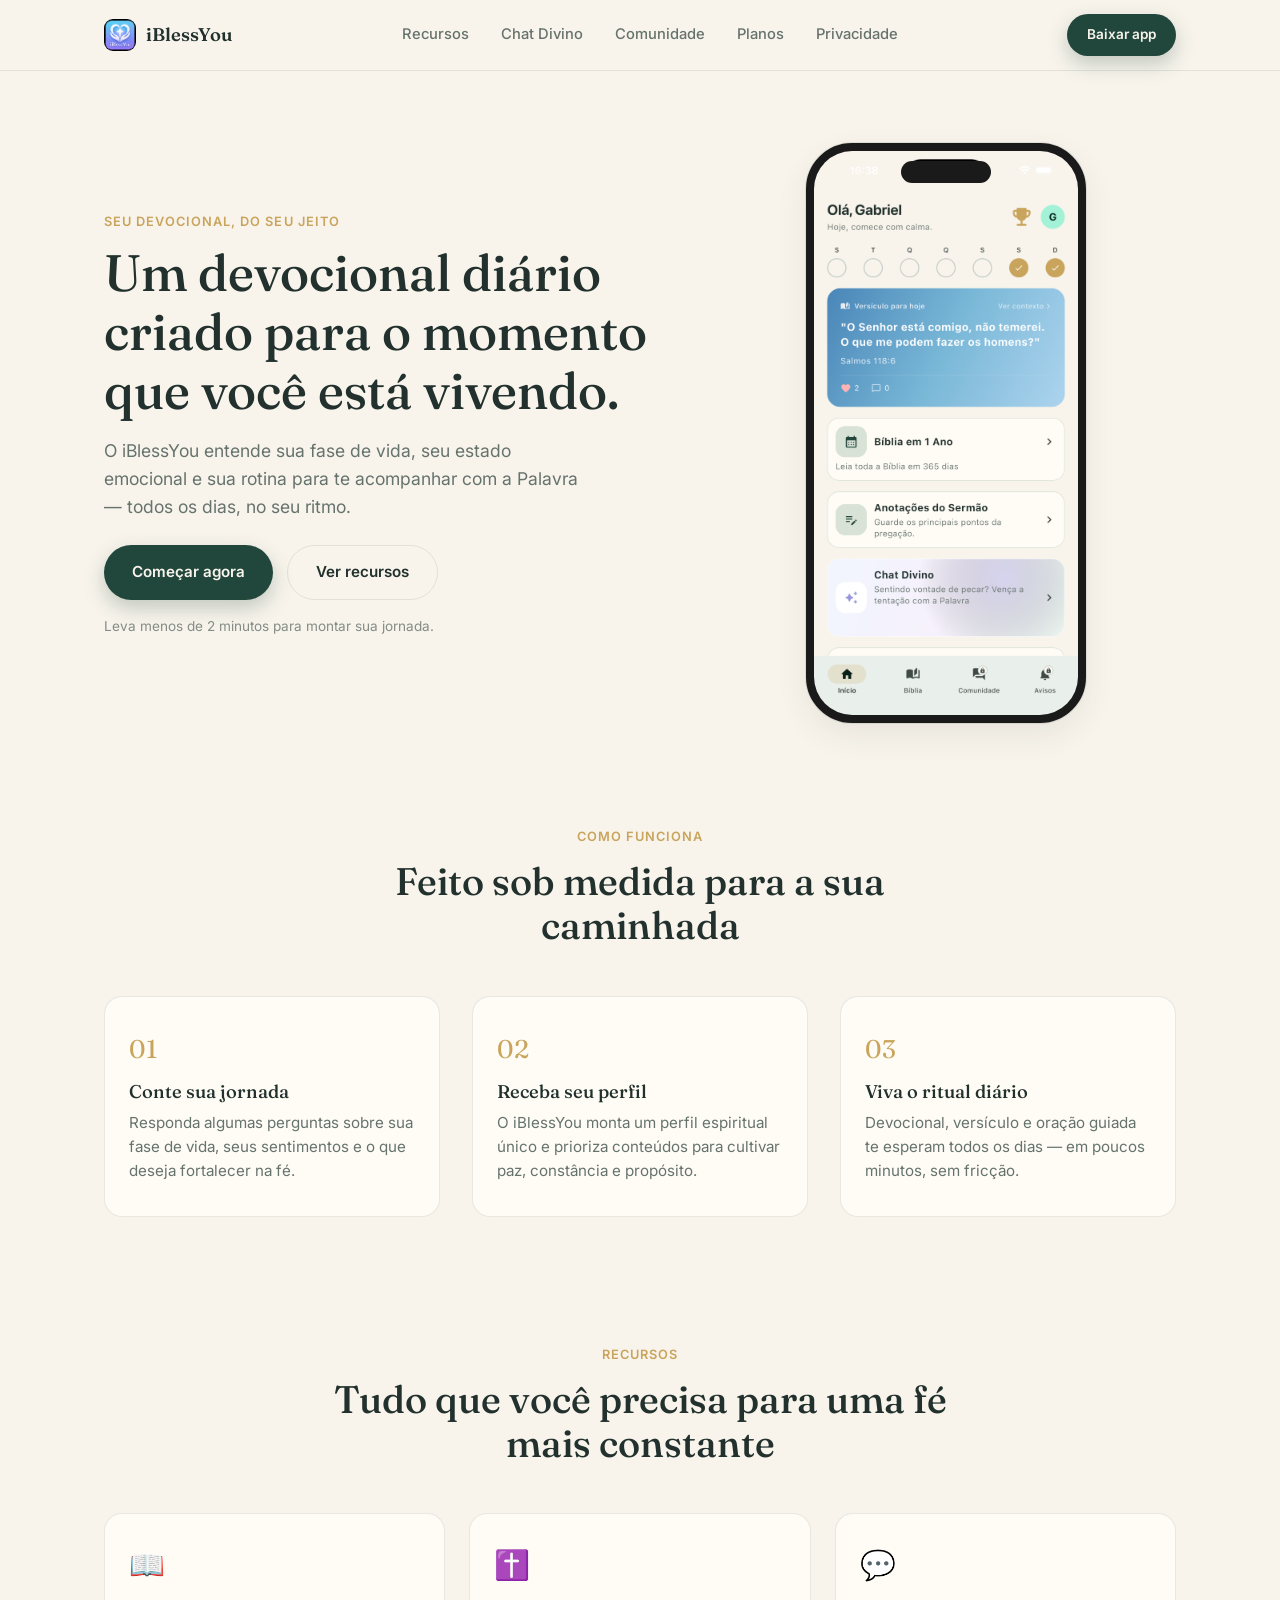
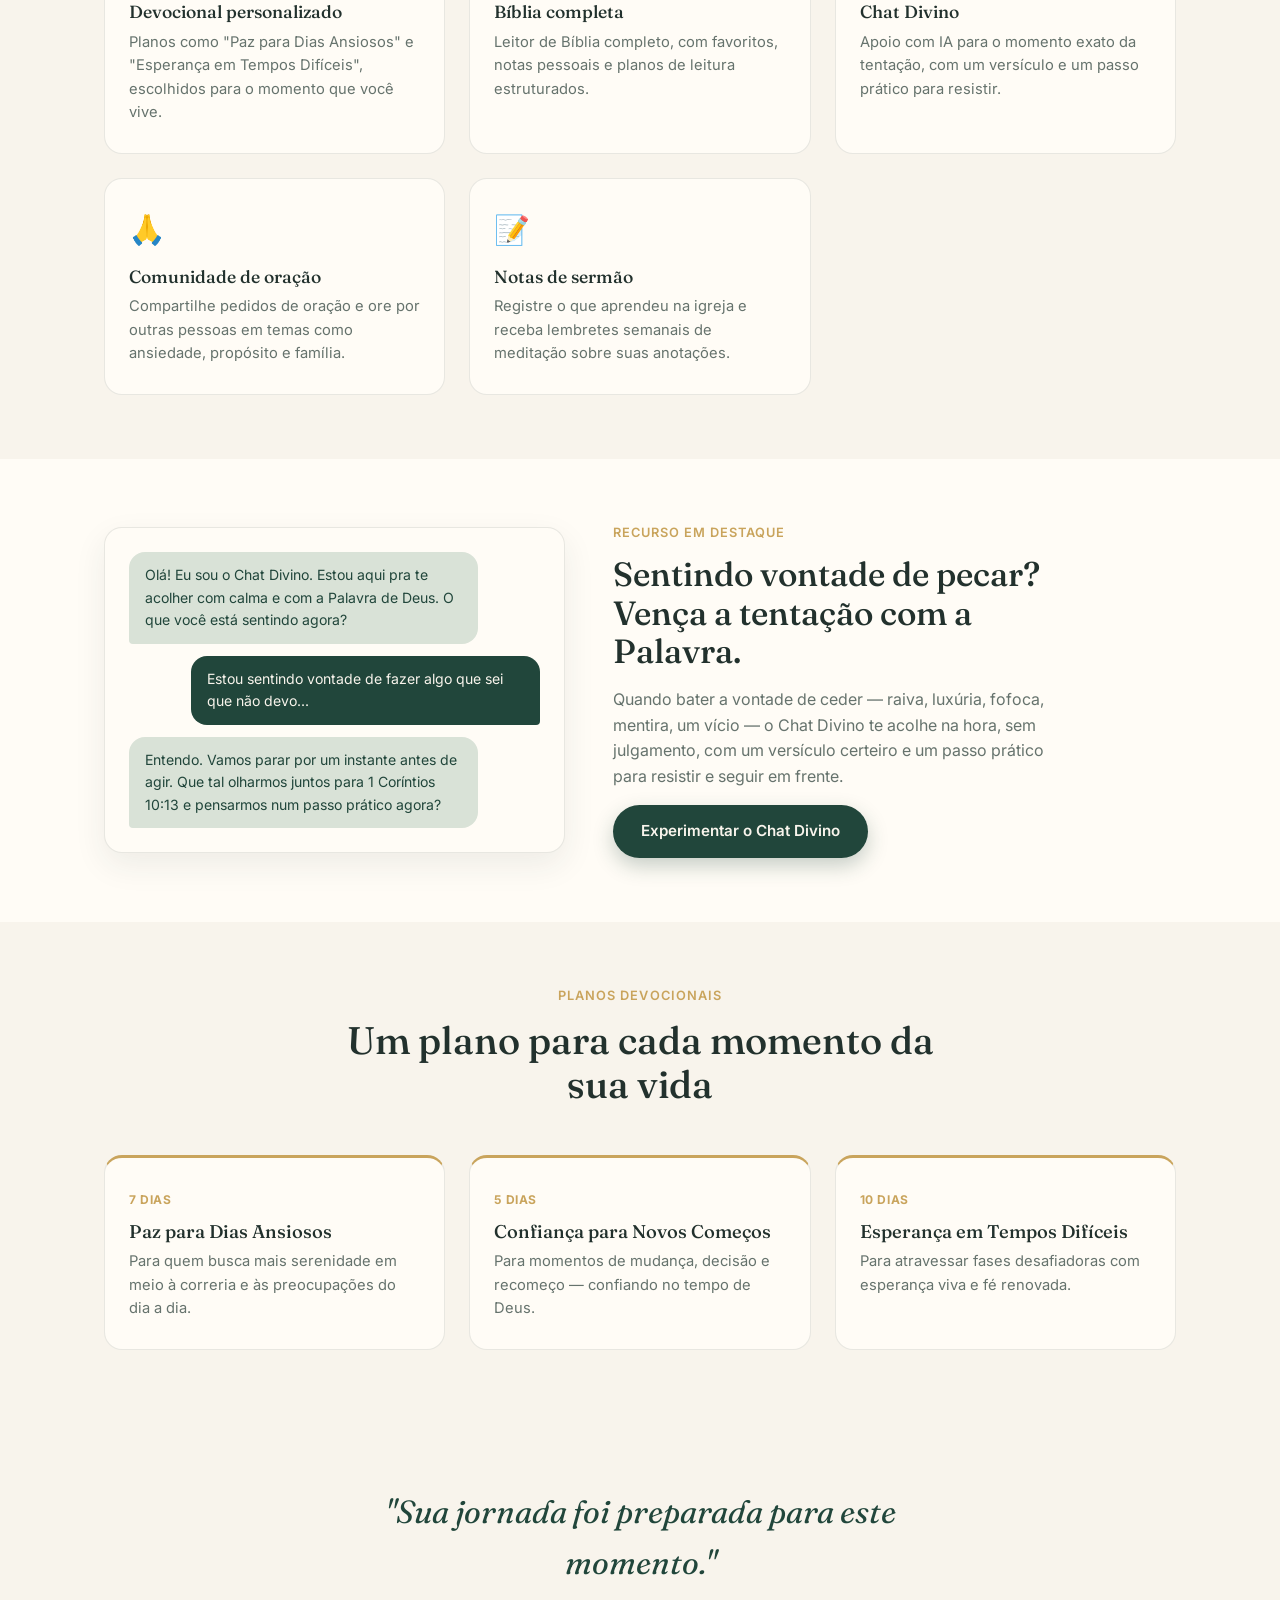
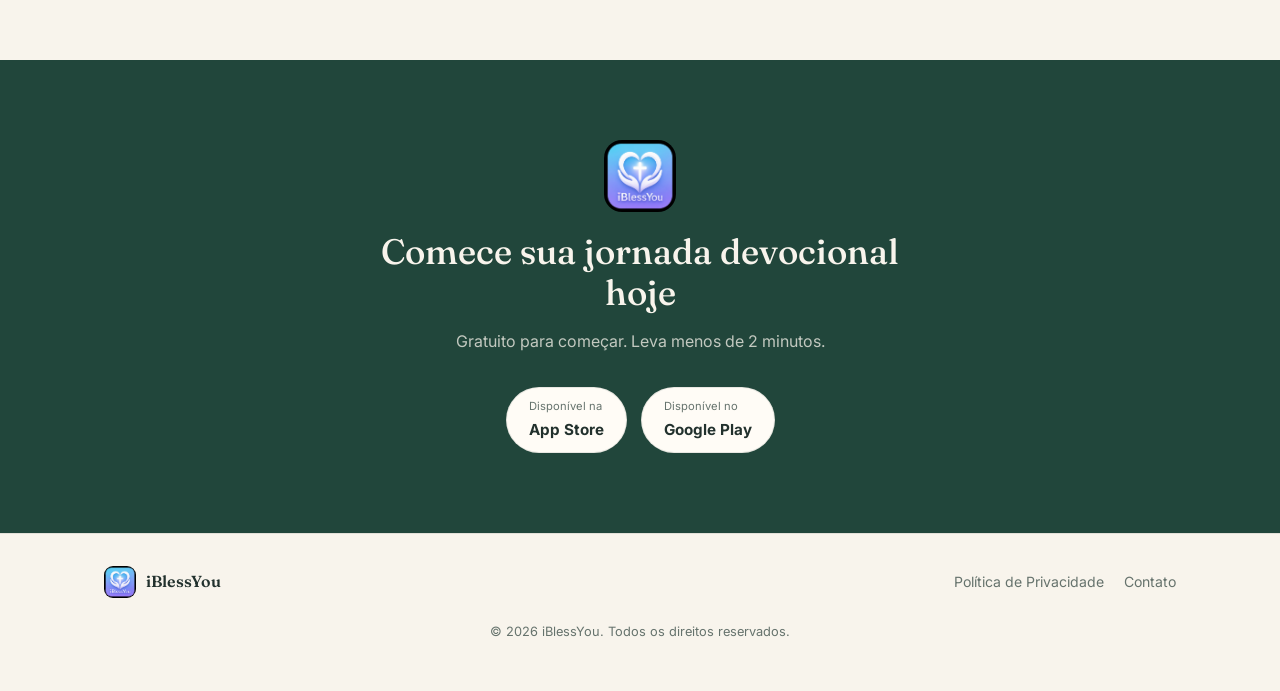
==== index.html @ 52ec7752 "Changes" ====
<!doctype html>
<html lang="pt-BR">
<head>
<meta charset="UTF-8">
<meta name="viewport" content="width=device-width, initial-scale=1.0">
<title>iBlessYou — Um devocional diário criado para o momento que você está vivendo</title>
<meta name="description" content="iBlessYou é o app de devocional personalizado que se adapta à sua fase de vida, estado emocional e rotina. Bíblia completa, Chat Divino, comunidade de oração e muito mais.">
<link rel="icon" href="assets/icon.png">
<link rel="preconnect" href="https://fonts.googleapis.com">
<link rel="preconnect" href="https://fonts.gstatic.com" crossorigin>
<link href="https://fonts.googleapis.com/css2?family=Fraunces:ital,opsz,wght@0,9..144,400;0,9..144,500;0,9..144,600;1,9..144,500&family=Inter:wght@400;500;600;700&display=swap" rel="stylesheet">
<link rel="stylesheet" href="styles.css">
</head>
<body>

<header class="site-header">
  <div class="container header-inner">
    <a href="#top" class="brand">
      <img src="assets/icon.png" alt="iBlessYou" class="brand-icon">
      <span>iBlessYou</span>
    </a>
    <nav class="main-nav">
      <a href="#recursos">Recursos</a>
      <a href="#chat-divino">Chat Divino</a>
      <a href="#recursos">Comunidade</a>
      <a href="#planos">Planos</a>
      <a href="privacidade.html">Privacidade</a>
    </nav>
    <a href="#baixar" class="btn btn-primary btn-small">Baixar app</a>
  </div>
</header>

<main id="top">

  <!-- HERO -->
  <section class="hero">
    <div class="container hero-inner">
      <div class="hero-copy">
        <p class="eyebrow">Seu devocional, do seu jeito</p>
        <h1>Um devocional diário criado para o momento que você está vivendo.</h1>
        <p class="hero-sub">O iBlessYou entende sua fase de vida, seu estado emocional e sua rotina para te acompanhar com a Palavra — todos os dias, no seu ritmo.</p>
        <div class="hero-actions">
          <a href="#baixar" class="btn btn-primary">Começar agora</a>
          <a href="#recursos" class="btn btn-ghost">Ver recursos</a>
        </div>
        <p class="hero-note">Leva menos de 2 minutos para montar sua jornada.</p>
      </div>
      <div class="hero-visual" aria-hidden="true">
        <div class="phone-mock">
          <div class="phone-mock-notch"></div>
          <img src="assets/app-screenshot-home.png" alt="" class="phone-mock-shot">
        </div>
      </div>
    </div>
  </section>

  <!-- COMO FUNCIONA -->
  <section class="how" id="como-funciona">
    <div class="container">
      <p class="eyebrow center">Como funciona</p>
      <h2 class="section-title center">Feito sob medida para a sua caminhada</h2>
      <div class="how-grid">
        <div class="how-step">
          <span class="how-num">01</span>
          <h3>Conte sua jornada</h3>
          <p>Responda algumas perguntas sobre sua fase de vida, seus sentimentos e o que deseja fortalecer na fé.</p>
        </div>
        <div class="how-step">
          <span class="how-num">02</span>
          <h3>Receba seu perfil</h3>
          <p>O iBlessYou monta um perfil espiritual único e prioriza conteúdos para cultivar paz, constância e propósito.</p>
        </div>
        <div class="how-step">
          <span class="how-num">03</span>
          <h3>Viva o ritual diário</h3>
          <p>Devocional, versículo e oração guiada te esperam todos os dias — em poucos minutos, sem fricção.</p>
        </div>
      </div>
    </div>
  </section>

  <!-- RECURSOS -->
  <section class="features" id="recursos">
    <div class="container">
      <p class="eyebrow center">Recursos</p>
      <h2 class="section-title center">Tudo que você precisa para uma fé mais constante</h2>
      <div class="features-grid">
        <div class="feature-card">
          <div class="feature-icon">📖</div>
          <h3>Devocional personalizado</h3>
          <p>Planos como "Paz para Dias Ansiosos" e "Esperança em Tempos Difíceis", escolhidos para o momento que você vive.</p>
        </div>
        <div class="feature-card">
          <div class="feature-icon">✝️</div>
          <h3>Bíblia completa</h3>
          <p>Leitor de Bíblia completo, com favoritos, notas pessoais e planos de leitura estruturados.</p>
        </div>
        <div class="feature-card">
          <div class="feature-icon">💬</div>
          <h3>Chat Divino</h3>
          <p>Apoio com IA para o momento exato da tentação, com um versículo e um passo prático para resistir.</p>
        </div>
        <div class="feature-card">
          <div class="feature-icon">🙏</div>
          <h3>Comunidade de oração</h3>
          <p>Compartilhe pedidos de oração e ore por outras pessoas em temas como ansiedade, propósito e família.</p>
        </div>
        <div class="feature-card">
          <div class="feature-icon">📝</div>
          <h3>Notas de sermão</h3>
          <p>Registre o que aprendeu na igreja e receba lembretes semanais de meditação sobre suas anotações.</p>
        </div>
      </div>
    </div>
  </section>

  <!-- CHAT DIVINO SPOTLIGHT -->
  <section class="spotlight" id="chat-divino">
    <div class="container spotlight-inner">
      <div class="spotlight-visual" aria-hidden="true">
        <div class="chat-mock">
          <div class="chat-bubble chat-bubble-app">Olá! Eu sou o Chat Divino. Estou aqui pra te acolher com calma e com a Palavra de Deus. O que você está sentindo agora?</div>
          <div class="chat-bubble chat-bubble-user">Estou sentindo vontade de fazer algo que sei que não devo...</div>
          <div class="chat-bubble chat-bubble-app">Entendo. Vamos parar por um instante antes de agir. Que tal olharmos juntos para 1 Coríntios 10:13 e pensarmos num passo prático agora?</div>
        </div>
      </div>
      <div class="spotlight-copy">
        <p class="eyebrow">Recurso em destaque</p>
        <h2>Sentindo vontade de pecar? Vença a tentação com a Palavra.</h2>
        <p>Quando bater a vontade de ceder — raiva, luxúria, fofoca, mentira, um vício — o Chat Divino te acolhe na hora, sem julgamento, com um versículo certeiro e um passo prático para resistir e seguir em frente.</p>
        <a href="#baixar" class="btn btn-primary">Experimentar o Chat Divino</a>
      </div>
    </div>
  </section>

  <!-- PLANOS -->
  <section class="plans" id="planos">
    <div class="container">
      <p class="eyebrow center">Planos devocionais</p>
      <h2 class="section-title center">Um plano para cada momento da sua vida</h2>
      <div class="plans-grid">
        <div class="plan-card">
          <span class="plan-days">7 dias</span>
          <h3>Paz para Dias Ansiosos</h3>
          <p>Para quem busca mais serenidade em meio à correria e às preocupações do dia a dia.</p>
        </div>
        <div class="plan-card">
          <span class="plan-days">5 dias</span>
          <h3>Confiança para Novos Começos</h3>
          <p>Para momentos de mudança, decisão e recomeço — confiando no tempo de Deus.</p>
        </div>
        <div class="plan-card">
          <span class="plan-days">10 dias</span>
          <h3>Esperança em Tempos Difíceis</h3>
          <p>Para atravessar fases desafiadoras com esperança viva e fé renovada.</p>
        </div>
      </div>
    </div>
  </section>

  <!-- QUOTE -->
  <section class="quote">
    <div class="container">
      <blockquote>
        "Sua jornada foi preparada para este momento."
      </blockquote>
    </div>
  </section>

  <!-- CTA FINAL -->
  <section class="cta-final" id="baixar">
    <div class="container cta-final-inner">
      <img src="assets/icon.png" alt="iBlessYou" class="cta-icon">
      <h2>Comece sua jornada devocional hoje</h2>
      <p>Gratuito para começar. Leva menos de 2 minutos.</p>
      <div class="hero-actions center">
        <a href="#" class="btn btn-store" aria-label="Baixar na App Store">
          <span>Disponível na</span><strong>App Store</strong>
        </a>
        <a href="#" class="btn btn-store" aria-label="Baixar no Google Play">
          <span>Disponível no</span><strong>Google Play</strong>
        </a>
      </div>
    </div>
  </section>

</main>

<footer class="site-footer">
  <div class="container footer-inner">
    <div class="footer-brand">
      <img src="assets/icon.png" alt="iBlessYou" class="brand-icon">
      <span>iBlessYou</span>
    </div>
    <nav class="footer-links">
      <a href="privacidade.html">Política de Privacidade</a>
      <a href="mailto:contato@iblessyou.app">Contato</a>
    </nav>
    <p class="footer-copy">© <span id="year"></span> iBlessYou. Todos os direitos reservados.</p>
  </div>
</footer>

<script src="script.js"></script>
</body>
</html>
---- styles.css ----
:root {
  --ivory: #F8F4EC;
  --paper: #FFFCF6;
  --ink: #22312D;
  --muted: #66736D;
  --deep-green: #21463B;
  --sage: #D9E2D7;
  --soft-gold: #C9A45C;
  --blue-mist: #D9E4E8;
  --clay: #E4B9A9;

  --bg: var(--ivory);
  --surface: var(--paper);
  --text: var(--ink);
  --text-muted: var(--muted);
  --accent: var(--deep-green);
  --accent-2: var(--soft-gold);
  --border: rgba(34, 49, 45, 0.1);

  --font-serif: "Fraunces", Georgia, serif;
  --font-sans: "Inter", -apple-system, BlinkMacSystemFont, sans-serif;

  --radius: 18px;
  --radius-sm: 12px;
  --shadow: 0 12px 32px rgba(34, 49, 45, 0.08);
}

@media (prefers-color-scheme: dark) {
  :root {
    --bg: #121916;
    --surface: #18241F;
    --text: #F3F0E9;
    --text-muted: #A9B6AF;
    --accent: var(--sage);
    --accent-2: var(--soft-gold);
    --border: rgba(243, 240, 233, 0.1);
    --shadow: 0 12px 32px rgba(0, 0, 0, 0.35);
  }
}

* { box-sizing: border-box; }

html { scroll-behavior: smooth; }

body {
  margin: 0;
  background: var(--bg);
  color: var(--text);
  font-family: var(--font-sans);
  line-height: 1.6;
  -webkit-font-smoothing: antialiased;
  overflow-x: hidden;
}

img { max-width: 100%; display: block; }

.container {
  max-width: 1120px;
  margin: 0 auto;
  padding: 0 24px;
}

h1, h2, h3 {
  font-family: var(--font-serif);
  font-weight: 500;
  line-height: 1.15;
  margin: 0 0 16px;
  color: var(--text);
}

p { color: var(--text-muted); margin: 0 0 16px; }

a { color: inherit; text-decoration: none; }

.eyebrow {
  font-size: 0.8rem;
  font-weight: 600;
  letter-spacing: 0.08em;
  text-transform: uppercase;
  color: var(--accent-2);
  margin-bottom: 12px;
}
.eyebrow.center { text-align: center; }

.section-title { font-size: clamp(1.8rem, 3vw, 2.4rem); max-width: 640px; }
.section-title.center { margin-left: auto; margin-right: auto; text-align: center; }

/* Buttons */
.btn {
  display: inline-flex;
  align-items: center;
  justify-content: center;
  gap: 8px;
  padding: 14px 28px;
  border-radius: 999px;
  font-weight: 600;
  font-size: 0.95rem;
  cursor: pointer;
  transition: transform 0.15s ease, box-shadow 0.15s ease, opacity 0.15s ease;
  border: none;
}
.btn:hover { transform: translateY(-2px); }

.btn-primary {
  background: var(--accent);
  color: var(--ivory);
  box-shadow: 0 8px 20px rgba(33, 70, 59, 0.25);
}
@media (prefers-color-scheme: dark) {
  .btn-primary { color: #121916; }
}

.btn-ghost {
  background: transparent;
  color: var(--text);
  border: 1px solid var(--border);
}

.btn-small { padding: 10px 20px; font-size: 0.85rem; }

.btn-store {
  background: var(--surface);
  border: 1px solid var(--border);
  color: var(--text);
  flex-direction: column;
  align-items: flex-start;
  gap: 2px;
  padding: 10px 22px;
}
.btn-store span { font-size: 0.7rem; color: var(--text-muted); font-weight: 400; }
.btn-store strong { font-size: 0.95rem; }

/* Header */
.site-header {
  position: sticky;
  top: 0;
  z-index: 50;
  background: color-mix(in srgb, var(--bg) 85%, transparent);
  backdrop-filter: blur(10px);
  border-bottom: 1px solid var(--border);
}
.header-inner {
  display: flex;
  align-items: center;
  justify-content: space-between;
  padding-top: 14px;
  padding-bottom: 14px;
}
.brand {
  display: flex;
  align-items: center;
  gap: 10px;
  font-family: var(--font-serif);
  font-size: 1.15rem;
  font-weight: 600;
}
.brand-icon {
  width: 32px;
  height: 32px;
  border-radius: 9px;
  object-fit: cover;
}
.main-nav { display: flex; gap: 32px; }
.main-nav a { font-size: 0.92rem; font-weight: 500; color: var(--text-muted); }
.main-nav a:hover { color: var(--text); }

@media (max-width: 760px) {
  .main-nav { display: none; }
}

/* Hero */
.hero { padding: 72px 0 40px; }
.hero-inner {
  display: grid;
  grid-template-columns: 1.1fr 0.9fr;
  gap: 48px;
  align-items: center;
}
.hero h1 {
  font-size: clamp(2.1rem, 4vw, 3.2rem);
}
.hero-sub { font-size: 1.1rem; max-width: 480px; }
.hero-actions { display: flex; gap: 14px; flex-wrap: wrap; margin-top: 24px; }
.hero-actions.center { justify-content: center; }
.hero-note { font-size: 0.85rem; margin-top: 16px; opacity: 0.8; }

.hero-visual { display: flex; justify-content: center; }

.phone-mock {
  width: 280px;
  height: 580px;
  background: #000;
  border-radius: 46px;
  border: 8px solid #1a1a1a;
  box-shadow: var(--shadow), 0 0 0 1px var(--border);
  position: relative;
  overflow: hidden;
}
.phone-mock-notch {
  position: absolute;
  top: 10px;
  left: 50%;
  transform: translateX(-50%);
  width: 90px;
  height: 22px;
  border-radius: 14px;
  background: #1a1a1a;
  z-index: 2;
}
.phone-mock-shot {
  width: 100%;
  height: 100%;
  object-fit: cover;
  object-position: top center;
  display: block;
}

/* How it works */
.how { padding: 64px 0; }
.how-grid {
  display: grid;
  grid-template-columns: repeat(3, 1fr);
  gap: 32px;
  margin-top: 48px;
}
.how-step {
  background: var(--surface);
  border: 1px solid var(--border);
  border-radius: var(--radius);
  padding: 32px 24px;
}
.how-num {
  font-family: var(--font-serif);
  font-size: 1.6rem;
  color: var(--accent-2);
  display: block;
  margin-bottom: 12px;
}
.how-step h3 { font-size: 1.15rem; margin-bottom: 8px; }
.how-step p { margin: 0; font-size: 0.95rem; }

/* Features */
.features { padding: 64px 0; }
.features-grid {
  display: grid;
  grid-template-columns: repeat(3, 1fr);
  gap: 24px;
  margin-top: 48px;
}
.feature-card {
  background: var(--surface);
  border: 1px solid var(--border);
  border-radius: var(--radius);
  padding: 28px 24px;
  transition: transform 0.2s ease, box-shadow 0.2s ease;
}
.feature-card:hover { transform: translateY(-4px); box-shadow: var(--shadow); }
.feature-icon { font-size: 1.8rem; margin-bottom: 14px; }
.feature-card h3 { font-size: 1.1rem; margin-bottom: 8px; }
.feature-card p { font-size: 0.92rem; margin: 0; }

/* Spotlight (Chat Divino) */
.spotlight { padding: 64px 0; background: var(--surface); }
.spotlight-inner {
  display: grid;
  grid-template-columns: 0.9fr 1.1fr;
  gap: 48px;
  align-items: center;
}
.chat-mock {
  background: var(--paper);
  border-radius: var(--radius);
  border: 1px solid var(--border);
  padding: 24px;
  box-shadow: var(--shadow);
  display: flex;
  flex-direction: column;
  gap: 12px;
}
.chat-bubble {
  padding: 12px 16px;
  border-radius: 16px;
  font-size: 0.88rem;
  max-width: 85%;
}
.chat-bubble-app {
  background: var(--sage);
  color: var(--deep-green);
  border-bottom-left-radius: 4px;
  align-self: flex-start;
}
.chat-bubble-user {
  background: var(--deep-green);
  color: var(--ivory);
  border-bottom-right-radius: 4px;
  align-self: flex-end;
}
.spotlight-copy h2 { font-size: clamp(1.6rem, 3vw, 2.1rem); max-width: 480px; }
.spotlight-copy p { max-width: 460px; }

/* Plans */
.plans { padding: 64px 0; }
.plans-grid {
  display: grid;
  grid-template-columns: repeat(3, 1fr);
  gap: 24px;
  margin-top: 48px;
}
.plan-card {
  background: var(--surface);
  border: 1px solid var(--border);
  border-radius: var(--radius);
  padding: 28px 24px;
  border-top: 3px solid var(--accent-2);
}
.plan-days {
  font-size: 0.75rem;
  font-weight: 700;
  letter-spacing: 0.05em;
  text-transform: uppercase;
  color: var(--accent-2);
}
.plan-card h3 { font-size: 1.15rem; margin: 10px 0 8px; }
.plan-card p { font-size: 0.92rem; margin: 0; }

/* Quote */
.quote { padding: 72px 0; text-align: center; }
.quote blockquote {
  font-family: var(--font-serif);
  font-style: italic;
  font-size: clamp(1.4rem, 3vw, 2rem);
  color: var(--accent);
  max-width: 640px;
  margin: 0 auto;
}

/* CTA final */
.cta-final { padding: 80px 0; background: var(--accent); text-align: center; }
.cta-final-inner { display: flex; flex-direction: column; align-items: center; }
.cta-icon { width: 72px; height: 72px; border-radius: 18px; margin-bottom: 20px; }
.cta-final h2 { color: var(--ivory); font-size: clamp(1.6rem, 3vw, 2.2rem); max-width: 560px; }
.cta-final p { color: rgba(248, 244, 236, 0.75); margin-bottom: 8px; }
@media (prefers-color-scheme: dark) {
  .cta-final { background: var(--surface); }
  .cta-final h2 { color: var(--text); }
  .cta-final p { color: var(--text-muted); }
}

/* Footer */
.site-footer { padding: 32px 0; border-top: 1px solid var(--border); }
.footer-inner {
  display: flex;
  align-items: center;
  justify-content: space-between;
  flex-wrap: wrap;
  gap: 16px;
}
.footer-brand {
  display: flex;
  align-items: center;
  gap: 10px;
  font-family: var(--font-serif);
  font-weight: 600;
}
.footer-links { display: flex; gap: 20px; font-size: 0.88rem; }
.footer-links a { color: var(--text-muted); }
.footer-links a:hover { color: var(--text); }
.footer-copy { font-size: 0.8rem; color: var(--text-muted); width: 100%; text-align: center; margin-top: 8px; }

/* Responsive */
@media (max-width: 900px) {
  .hero-inner, .spotlight-inner {
    grid-template-columns: 1fr;
  }
  .spotlight-visual { order: -1; }
  .how-grid, .features-grid, .plans-grid {
    grid-template-columns: 1fr;
  }
  .hero { text-align: center; }
  .hero-copy .hero-actions, .hero-copy .hero-sub { margin-left: auto; margin-right: auto; }
  .hero-sub { text-align: center; }
}

@media (max-width: 500px) {
  .phone-mock { width: 230px; height: 476px; }
}

/* Policy page */
.policy { padding: 72px 0 96px; }
.policy-container { max-width: 720px; }
.policy h1 {
  font-size: clamp(1.9rem, 3.5vw, 2.6rem);
  margin-bottom: 8px;
}
.policy-updated {
  font-size: 0.85rem;
  color: var(--text-muted);
  margin-bottom: 32px;
}
.policy h2 {
  font-size: 1.3rem;
  margin-top: 40px;
}
.policy p, .policy li { font-size: 0.98rem; }
.policy ul { padding-left: 20px; margin: 0 0 16px; }
.policy li { margin-bottom: 8px; }
.policy strong { color: var(--text); }

.policy-highlight {
  background: var(--surface);
  border: 1px solid var(--border);
  border-left: 3px solid var(--accent-2);
  border-radius: var(--radius-sm);
  padding: 24px;
  margin: 24px 0 8px;
}
.policy-highlight h2 { margin-top: 0; font-size: 1.15rem; }
.policy-highlight p { margin: 0; }
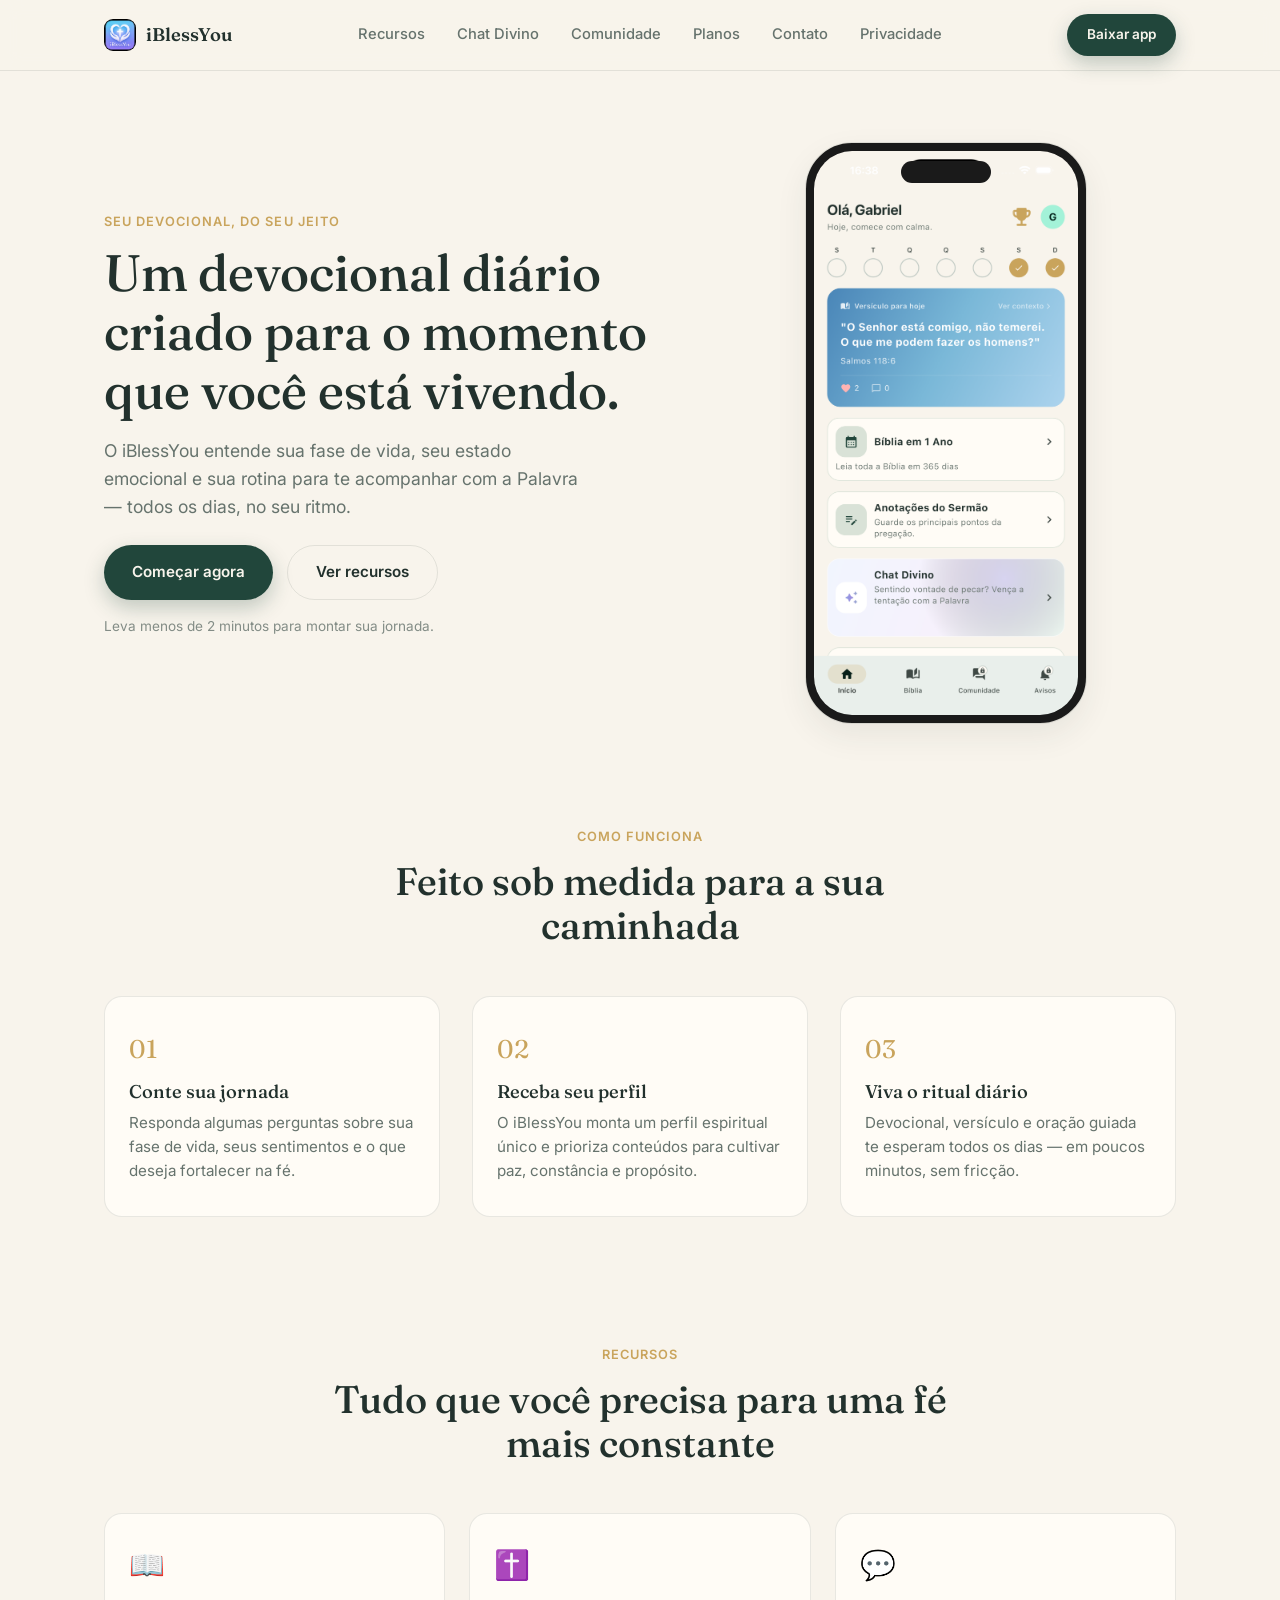
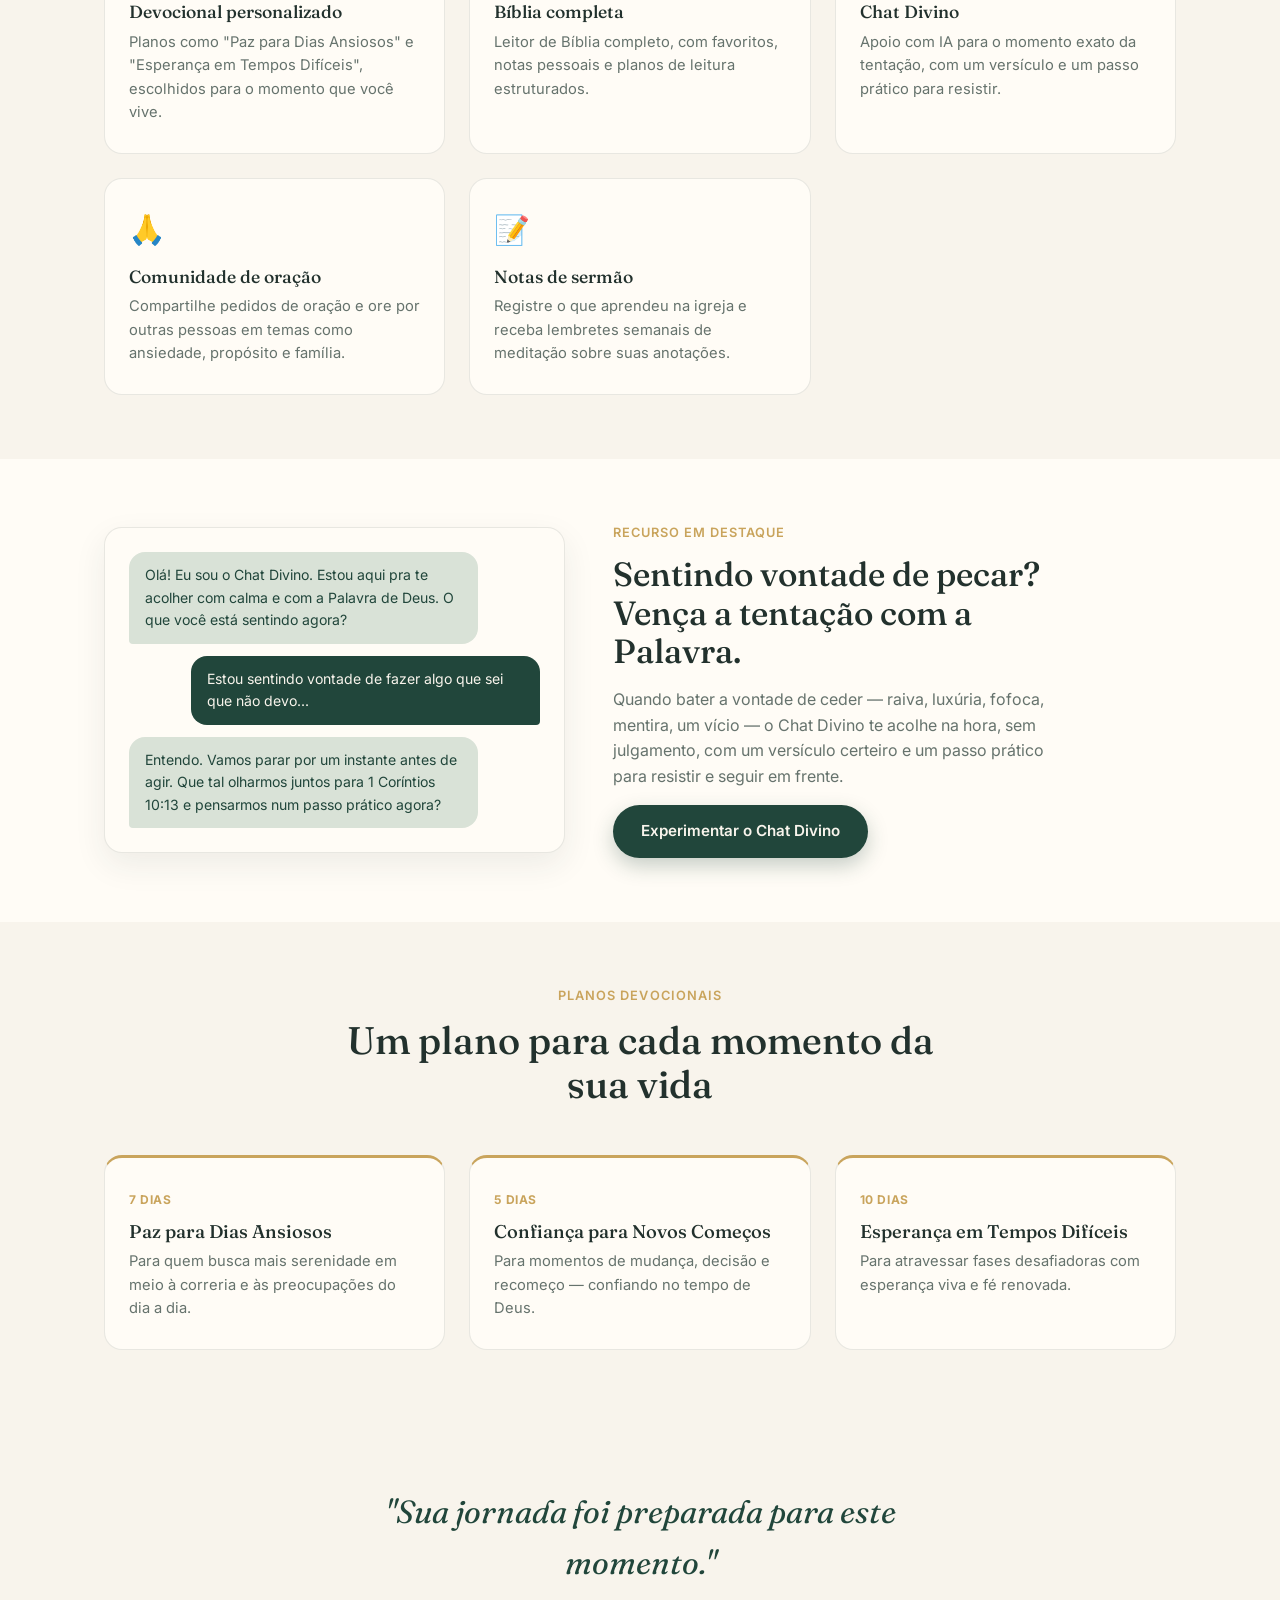
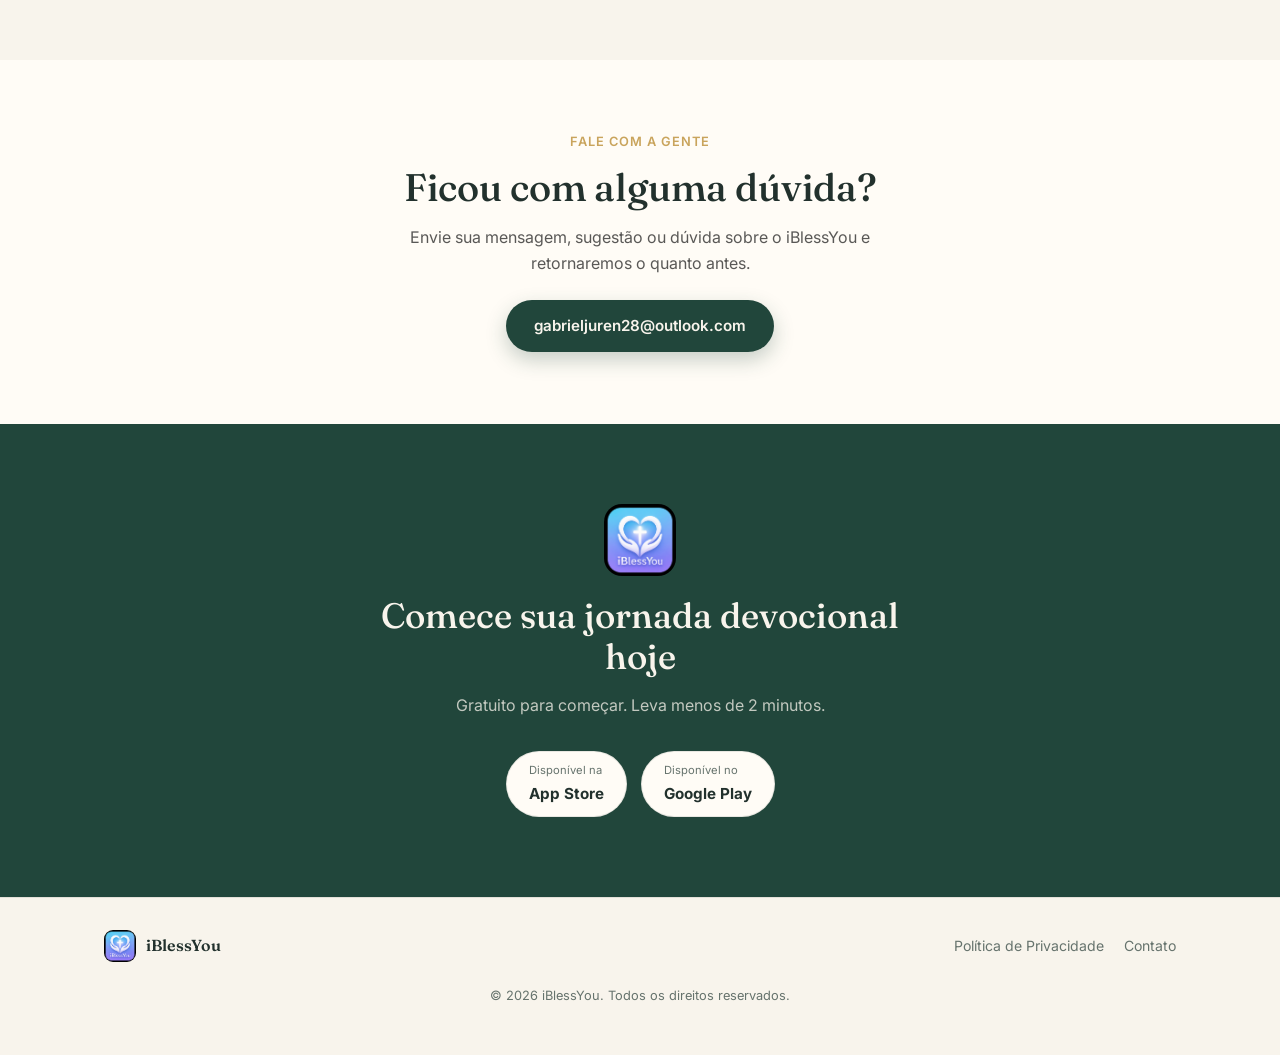
==== commit 70e175a1: "Changes" ====
--- a/index.html
+++ b/index.html
@@ -13,6 +13,9 @@
 </head>
 <body>
 
+
+  
+
 <header class="site-header">
   <div class="container header-inner">
     <a href="#top" class="brand">
@@ -24,6 +27,7 @@
       <a href="#chat-divino">Chat Divino</a>
       <a href="#recursos">Comunidade</a>
       <a href="#planos">Planos</a>
+      <a href="#contato">Contato</a>
       <a href="privacidade.html">Privacidade</a>
     </nav>
     <a href="#baixar" class="btn btn-primary btn-small">Baixar app</a>
@@ -164,6 +168,16 @@
       <blockquote>
         "Sua jornada foi preparada para este momento."
       </blockquote>
+    </div>
+  </section>
+
+  <!-- CONTATO -->
+  <section class="contact" id="contato">
+    <div class="container">
+      <p class="eyebrow center">Fale com a gente</p>
+      <h2 class="section-title center">Ficou com alguma dúvida?</h2>
+      <p class="contact-sub">Envie sua mensagem, sugestão ou dúvida sobre o iBlessYou e retornaremos o quanto antes.</p>
+      <a href="mailto:gabrieljuren28@outlook.com" class="btn btn-primary">gabrieljuren28@outlook.com</a>
     </div>
   </section>
 
@@ -194,7 +208,7 @@
     </div>
     <nav class="footer-links">
       <a href="privacidade.html">Política de Privacidade</a>
-      <a href="mailto:contato@iblessyou.app">Contato</a>
+      <a href="mailto:gabrieljuren28@outlook.com">Contato</a>
     </nav>
     <p class="footer-copy">© <span id="year"></span> iBlessYou. Todos os direitos reservados.</p>
   </div>
--- a/styles.css
+++ b/styles.css
@@ -332,6 +332,14 @@
   color: var(--accent);
   max-width: 640px;
   margin: 0 auto;
+}
+
+/* Contato */
+.contact { padding: 72px 0; text-align: center; background: var(--surface); }
+.contact-sub {
+  max-width: 480px;
+  margin: 0 auto 24px;
+  color: var(--text-soft, rgba(0, 0, 0, 0.65));
 }
 
 /* CTA final */
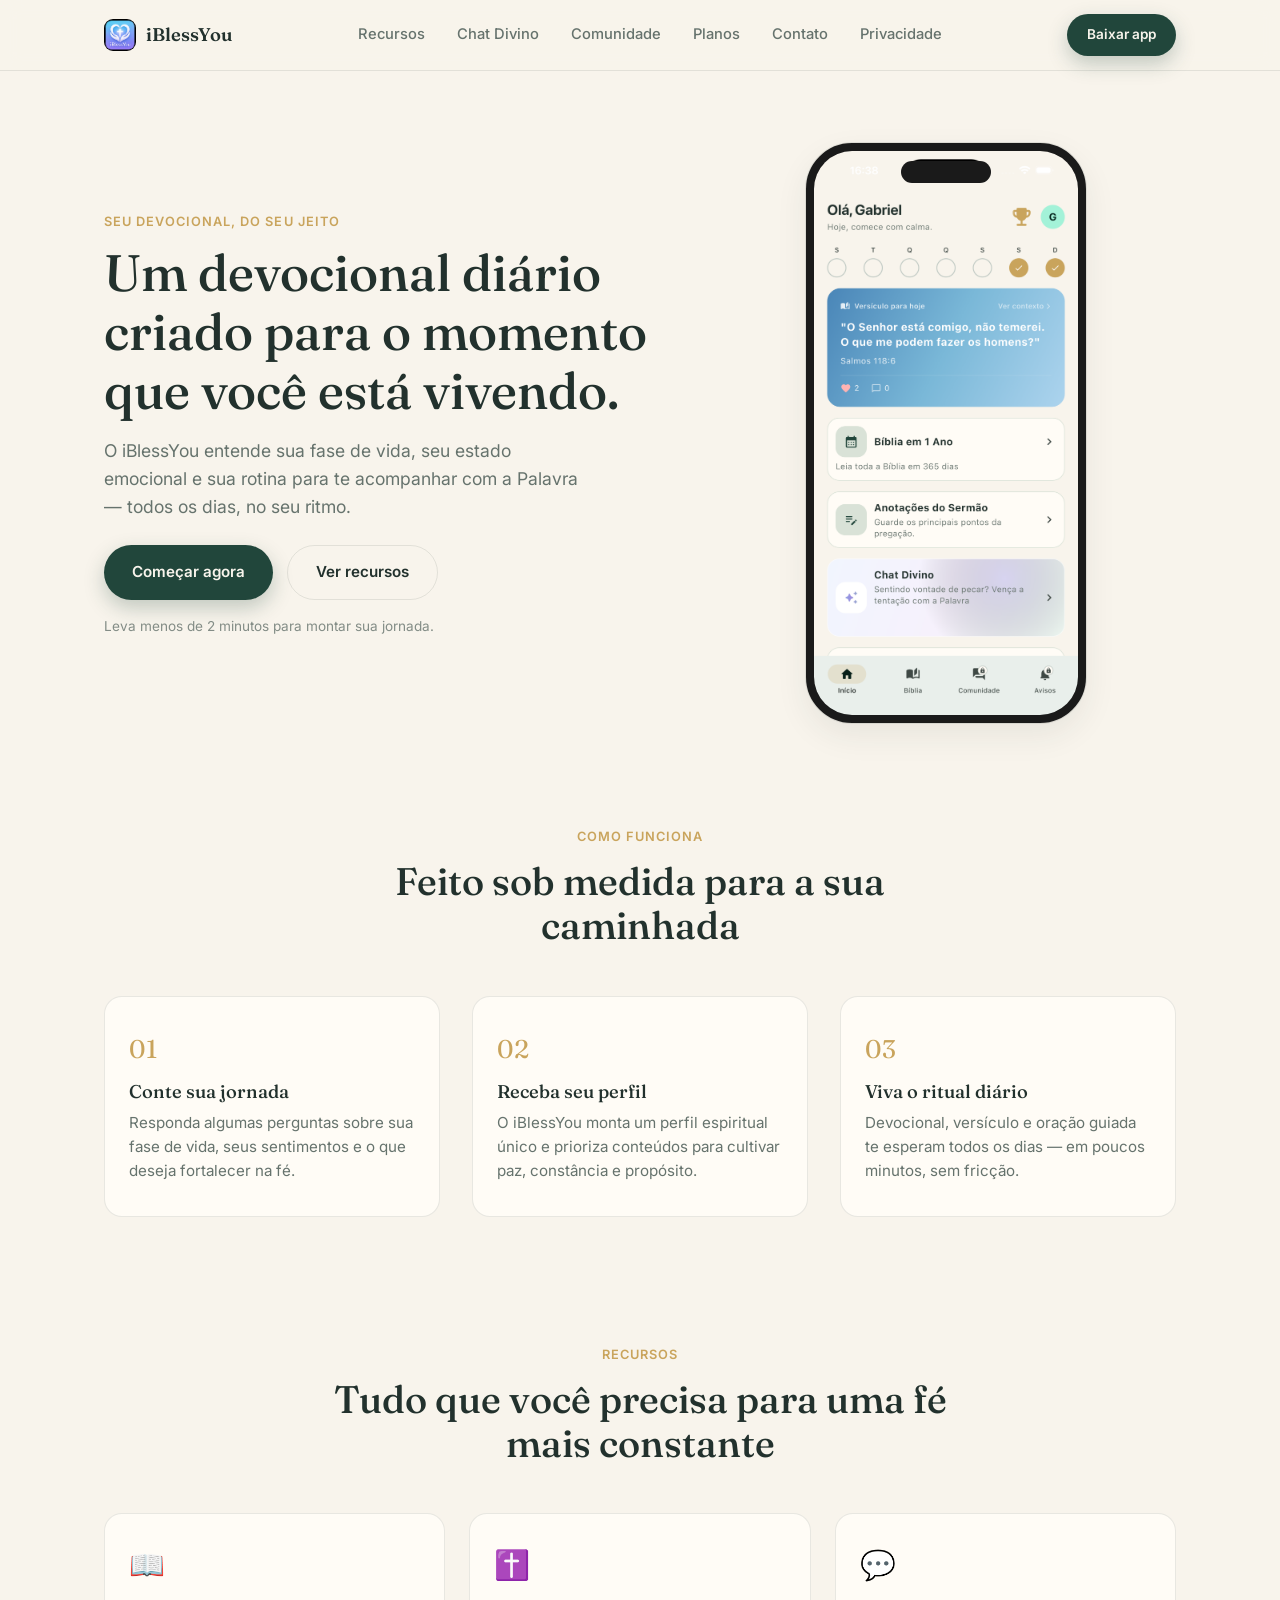
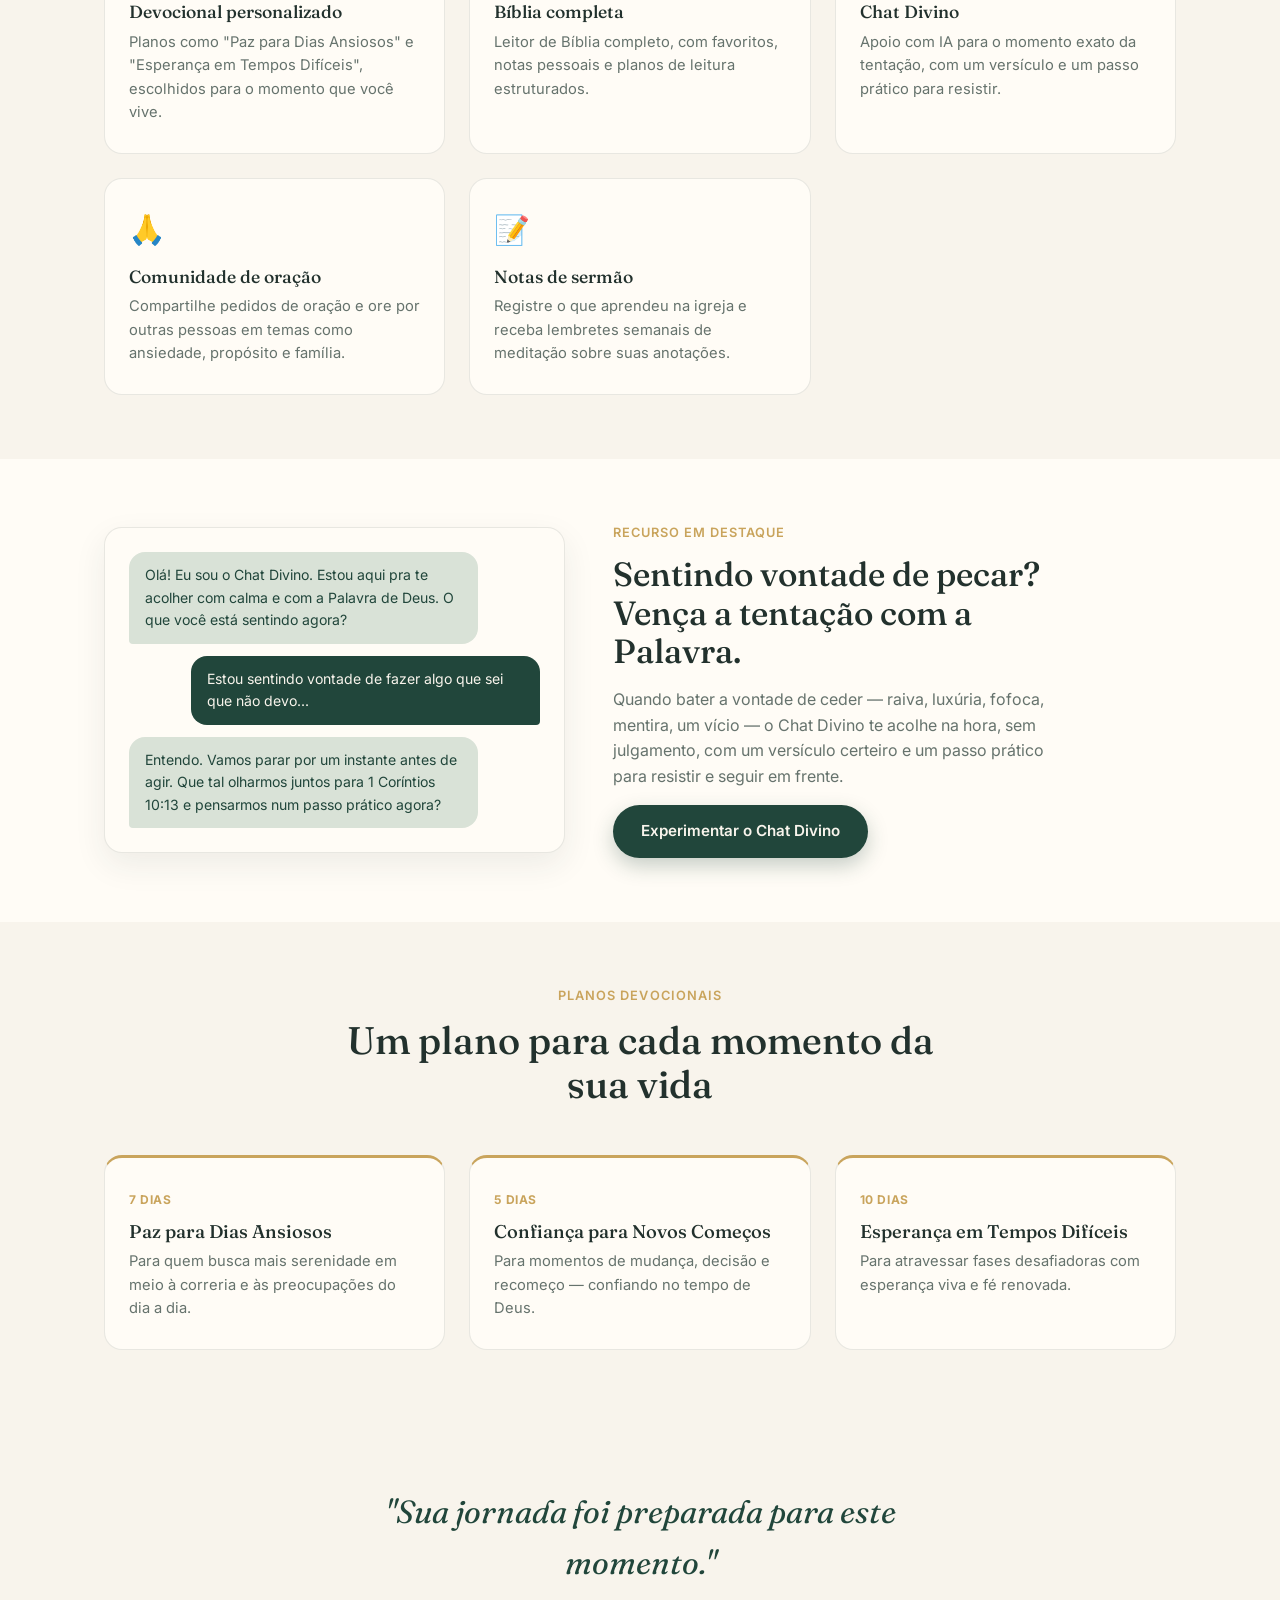
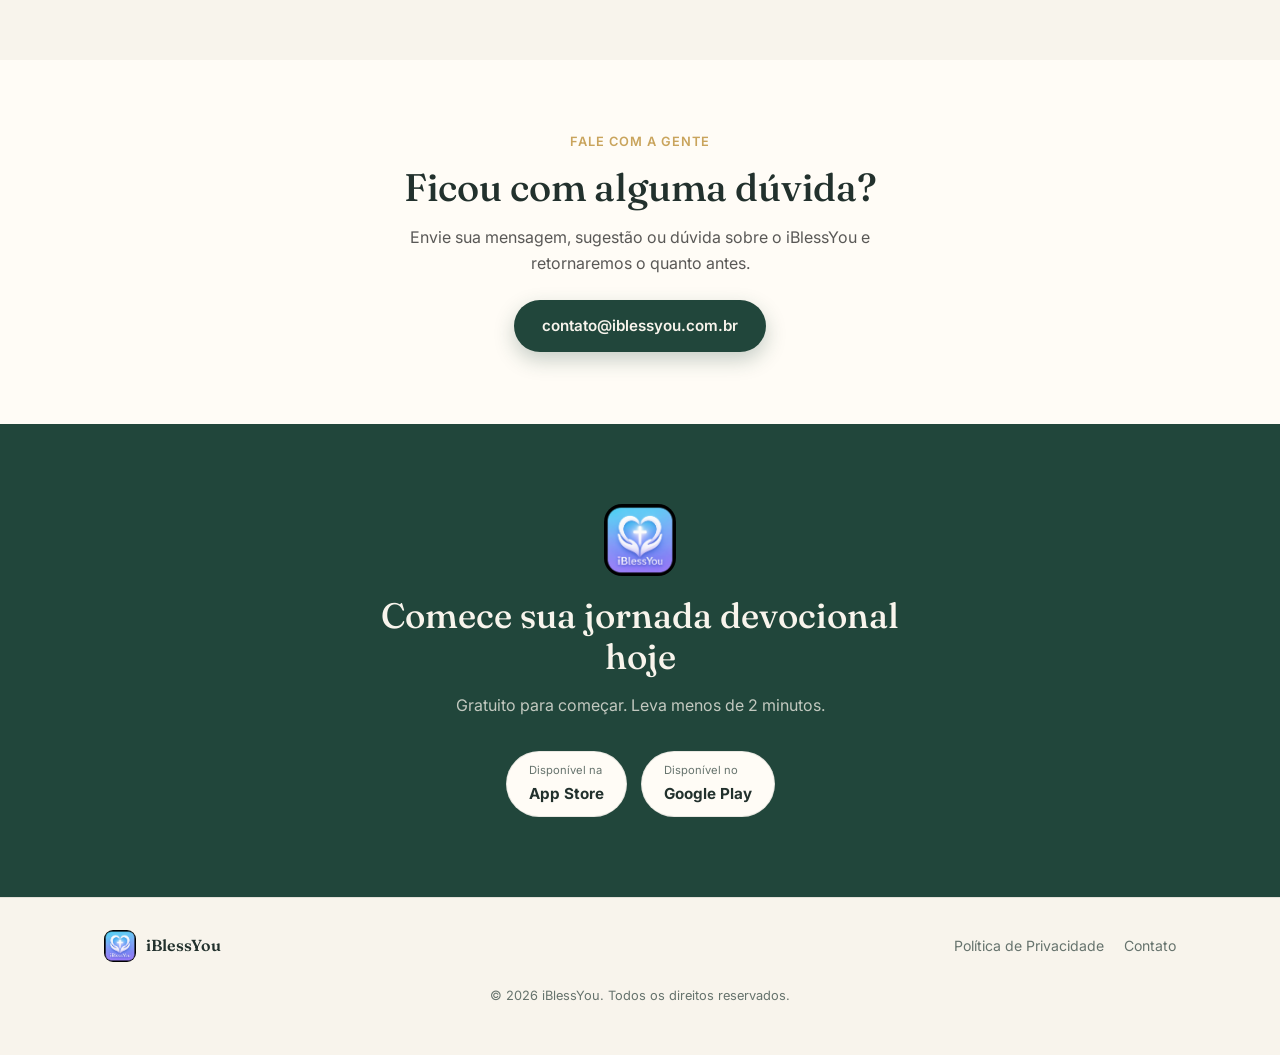
==== commit 0c1e7eba: "changes" ====
--- a/index.html
+++ b/index.html
@@ -9,7 +9,7 @@
 <link rel="preconnect" href="https://fonts.googleapis.com">
 <link rel="preconnect" href="https://fonts.gstatic.com" crossorigin>
 <link href="https://fonts.googleapis.com/css2?family=Fraunces:ital,opsz,wght@0,9..144,400;0,9..144,500;0,9..144,600;1,9..144,500&family=Inter:wght@400;500;600;700&display=swap" rel="stylesheet">
-<link rel="stylesheet" href="styles.css">
+<link rel="stylesheet" href="styles.css?v=2">
 </head>
 <body>
 
@@ -177,7 +177,7 @@
       <p class="eyebrow center">Fale com a gente</p>
       <h2 class="section-title center">Ficou com alguma dúvida?</h2>
       <p class="contact-sub">Envie sua mensagem, sugestão ou dúvida sobre o iBlessYou e retornaremos o quanto antes.</p>
-      <a href="mailto:gabrieljuren28@outlook.com" class="btn btn-primary">gabrieljuren28@outlook.com</a>
+      <a href="mailto:contato@iblessyou.com.br" class="btn btn-primary">contato@iblessyou.com.br</a>
     </div>
   </section>
 
@@ -208,7 +208,7 @@
     </div>
     <nav class="footer-links">
       <a href="privacidade.html">Política de Privacidade</a>
-      <a href="mailto:gabrieljuren28@outlook.com">Contato</a>
+      <a href="mailto:contato@iblessyou.com.br">Contato</a>
     </nav>
     <p class="footer-copy">© <span id="year"></span> iBlessYou. Todos os direitos reservados.</p>
   </div>
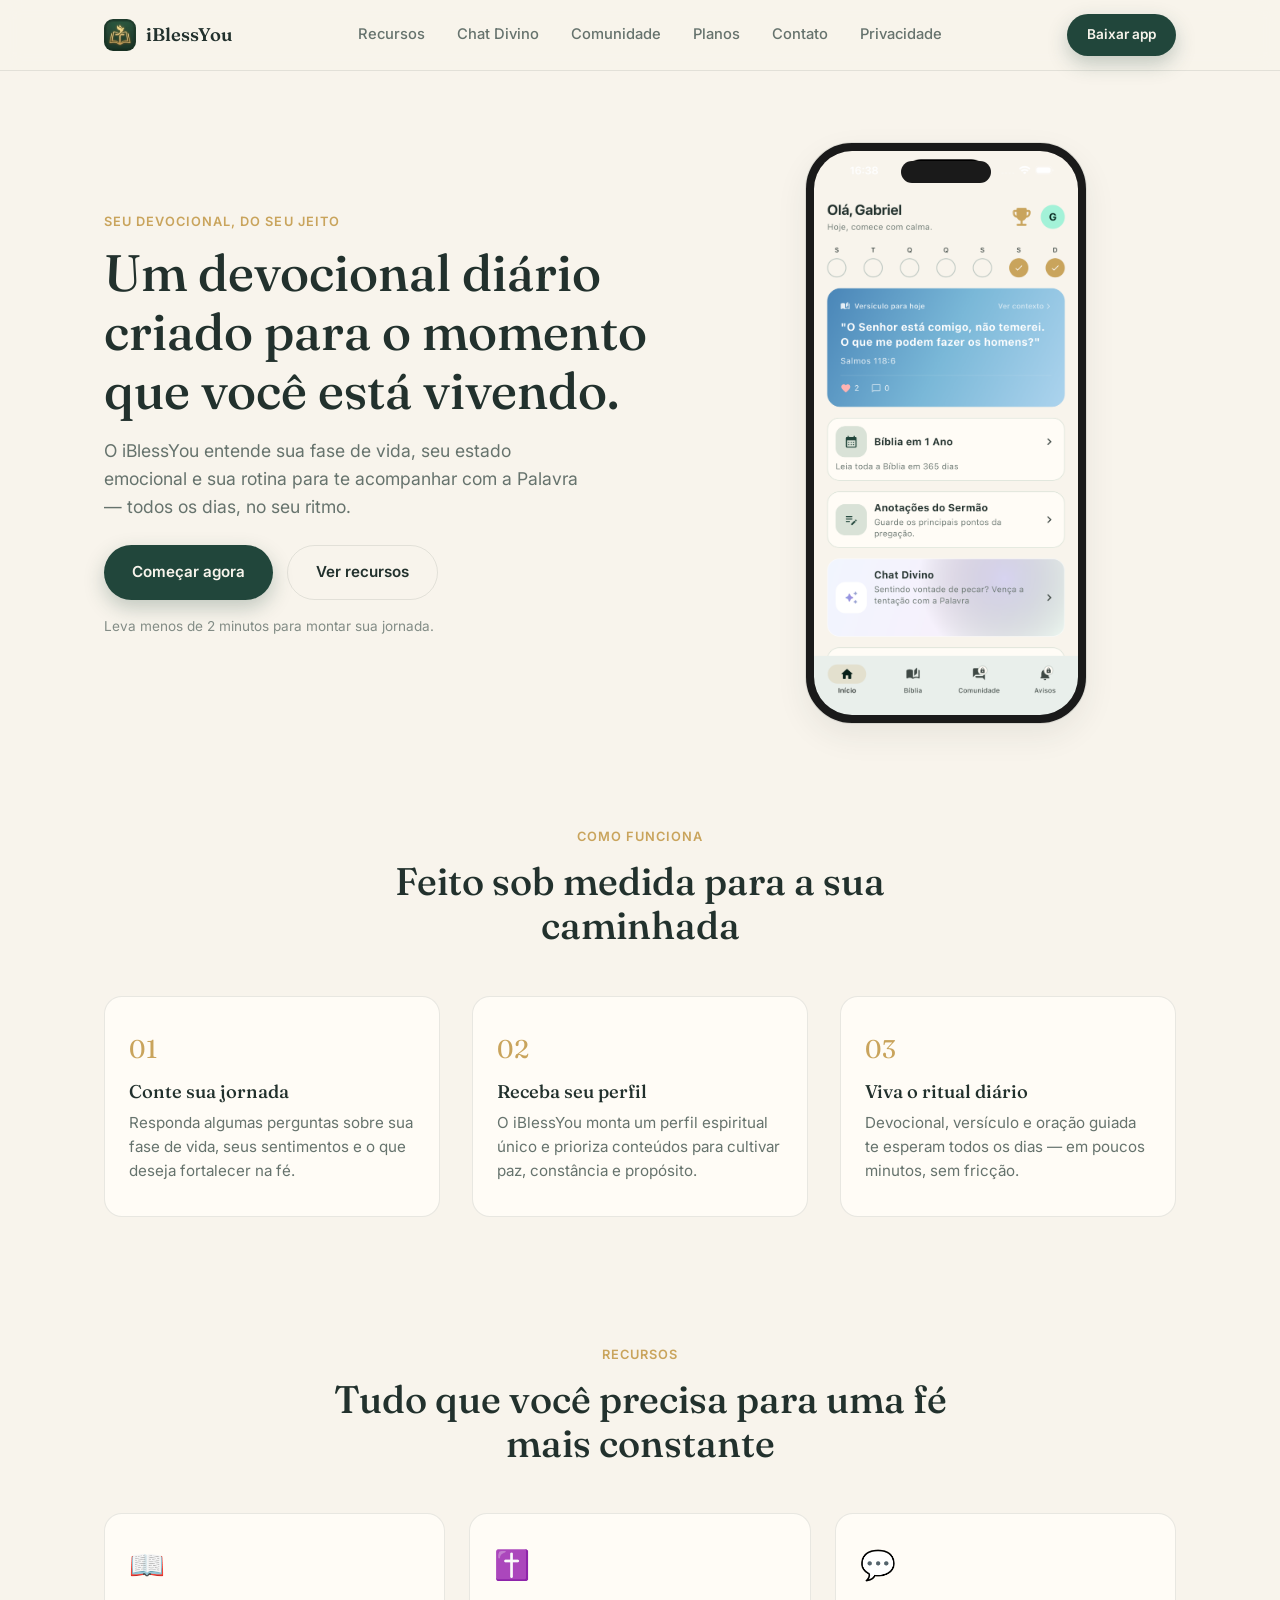
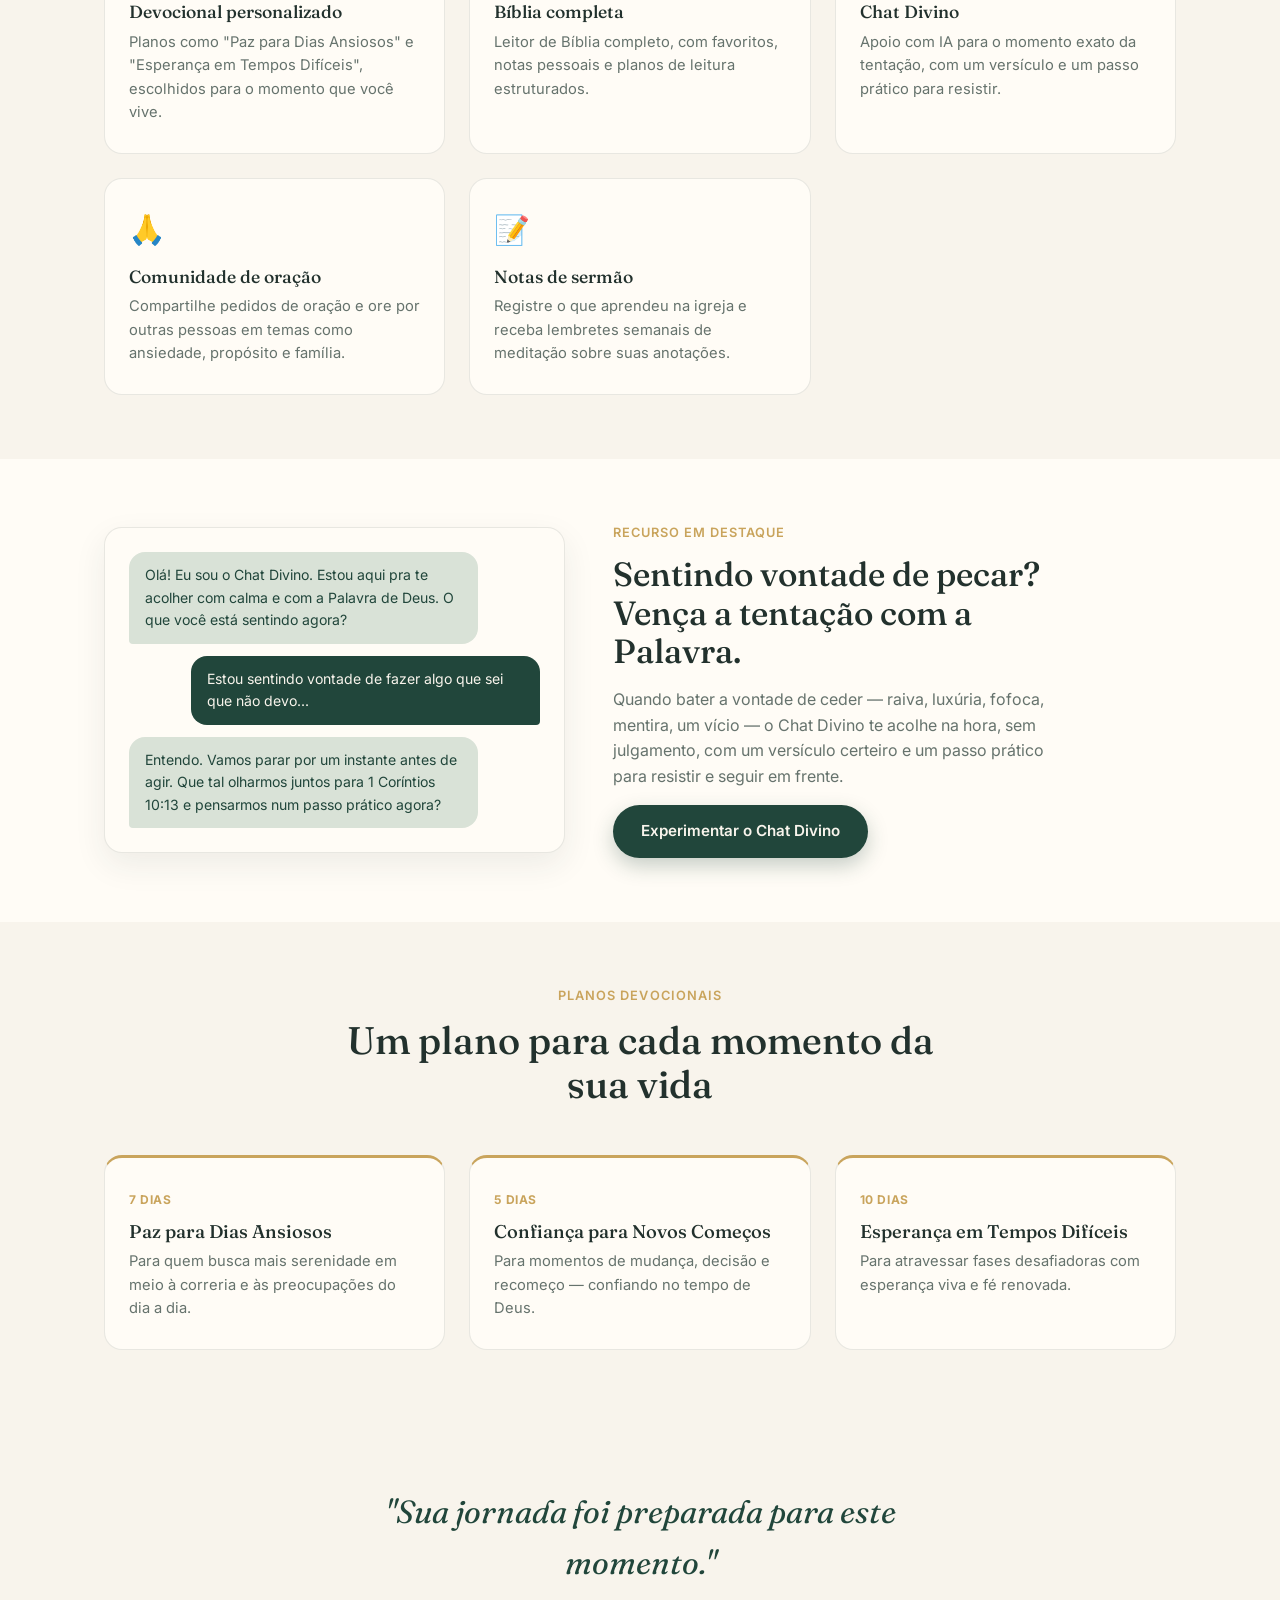
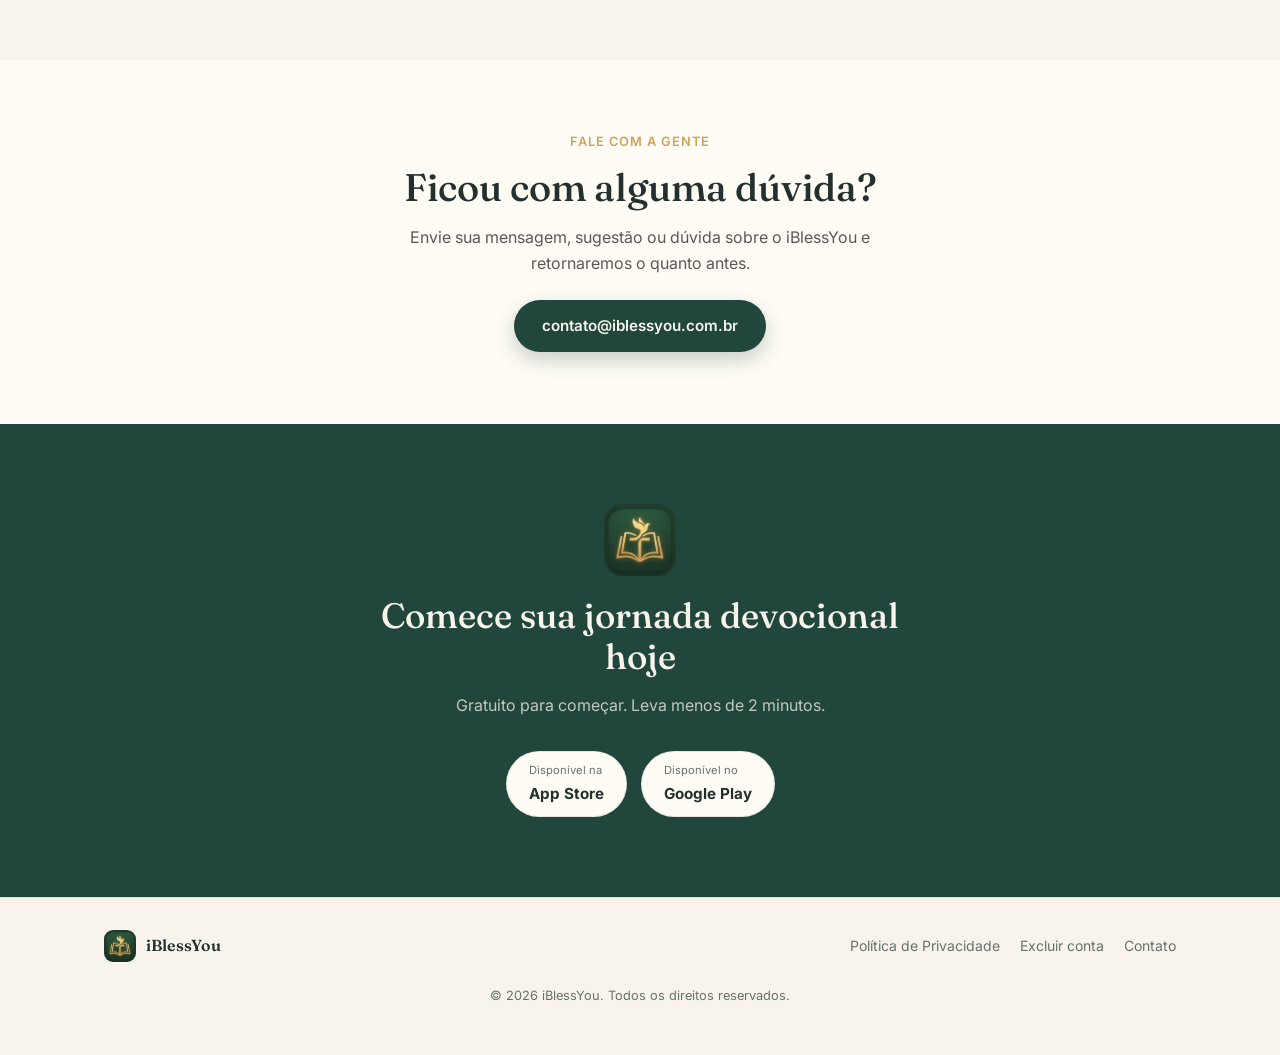
==== commit 09ea944e: "New commit" ====
--- a/index.html
+++ b/index.html
@@ -208,6 +208,7 @@
     </div>
     <nav class="footer-links">
       <a href="privacidade.html">Política de Privacidade</a>
+      <a href="excluir-conta.html">Excluir conta</a>
       <a href="mailto:contato@iblessyou.com.br">Contato</a>
     </nav>
     <p class="footer-copy">© <span id="year"></span> iBlessYou. Todos os direitos reservados.</p>
--- a/styles.css
+++ b/styles.css
@@ -409,10 +409,24 @@
   font-size: 1.3rem;
   margin-top: 40px;
 }
+.policy h3 {
+  font-size: 1.05rem;
+  margin-top: 24px;
+}
 .policy p, .policy li { font-size: 0.98rem; }
-.policy ul { padding-left: 20px; margin: 0 0 16px; }
+.policy ul, .policy ol { padding-left: 20px; margin: 0 0 16px; }
 .policy li { margin-bottom: 8px; }
 .policy strong { color: var(--text); }
+
+.policy-steps {
+  background: var(--surface);
+  border: 1px solid var(--border);
+  border-radius: var(--radius-sm);
+  padding: 24px 24px 24px 44px;
+  margin: 16px 0 24px;
+}
+.policy-steps li { margin-bottom: 10px; }
+.policy-steps li:last-child { margin-bottom: 0; }
 
 .policy-highlight {
   background: var(--surface);
